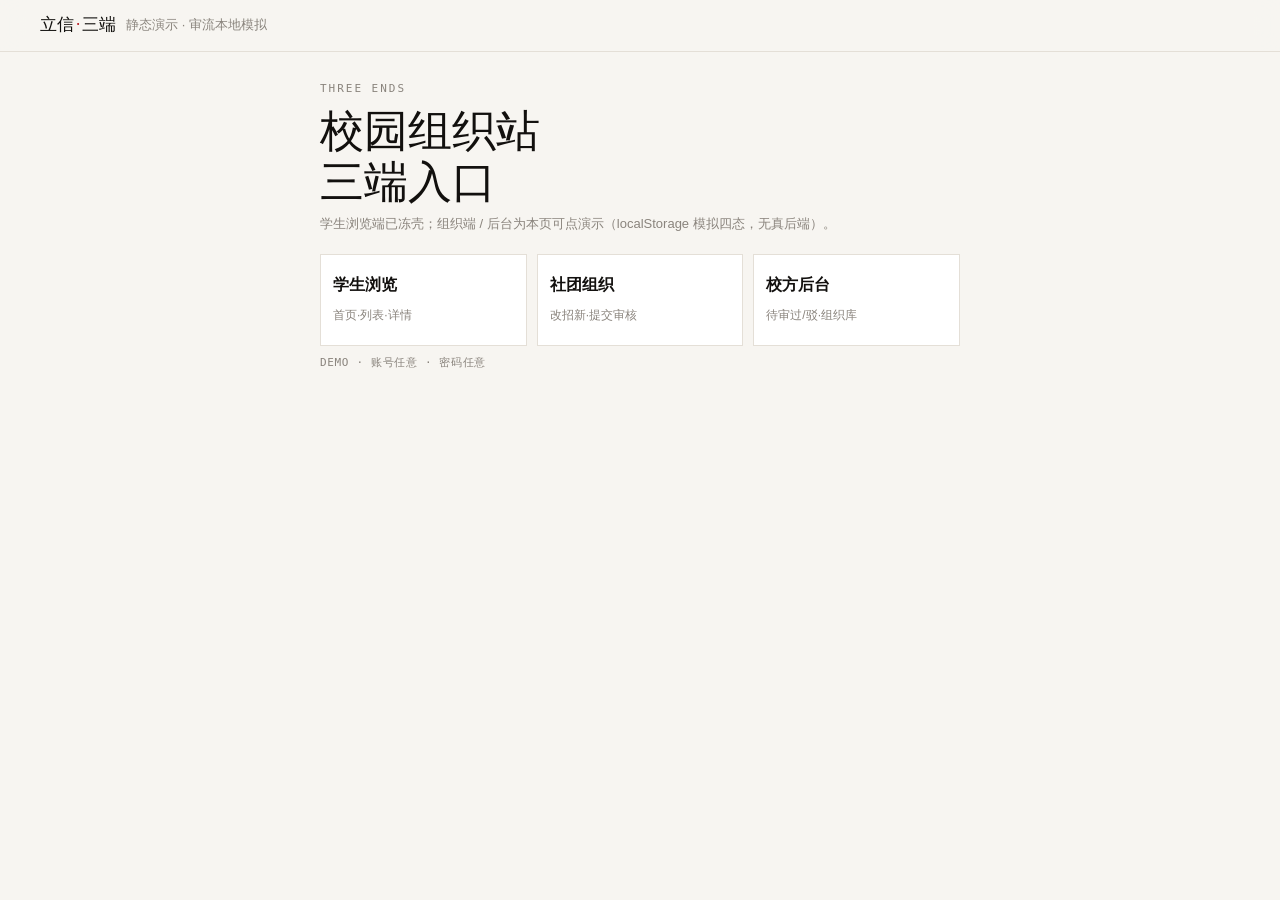
==== triad.html @ 288ee628 "feat: 三端可点演示 — triad 入口 + 组织端 + 后台（localStorage 审流） 浏览端壳不动；组织端改招新/活动/扫码并提交；后台待审过驳与组织库上架。 演示账号密码任意。" ====
<!DOCTYPE html>
<html lang="zh-CN">
<head>
<meta charset="utf-8"><meta name="viewport" content="width=device-width,initial-scale=1">
<title>立信校园组织 · 三端入口</title>
<link rel="stylesheet" href="org/style.css">
</head>
<body>
<div class="top"><a class="brand" href="triad.html">立信<em>·</em>三端</a><span class="crumb">静态演示 · 审流本地模拟</span></div>
<main>
  <div class="kicker">THREE ENDS</div>
  <h1 style="font-size:clamp(28px,7vw,44px);line-height:1.15;margin-top:10px">校园组织站<br>三端入口</h1>
  <p class="sub">学生浏览端已冻壳；组织端 / 后台为本页可点演示（localStorage 模拟四态，无真后端）。</p>
  <div class="nav3">
    <a href="./"><b>学生浏览</b><span>首页·列表·详情</span></a>
    <a href="org/"><b>社团组织</b><span>改招新·提交审核</span></a>
    <a href="admin/"><b>校方后台</b><span>待审过/驳·组织库</span></a>
  </div>
  <p class="demo">DEMO · 账号任意 · 密码任意</p>
</main>
</body>
</html>
---- org/style.css ----
/* 三端共用视觉令牌 · 对齐浏览端 */
:root{
  --paper:#F7F5F1;--card:#fff;--ink:#12100E;--ink-2:#4A4642;--ink-3:#8A847D;
  --line:#E4DFD7;--line-2:#EFEBE4;--red:#B5121B;
  --serif:"Noto Serif SC","Songti SC","Source Han Serif SC",Georgia,serif;
  --sans:-apple-system,BlinkMacSystemFont,"PingFang SC","Helvetica Neue",sans-serif;
  --mono:ui-monospace,Menlo,monospace;--pad:20px;--ease:cubic-bezier(.22,1,.36,1);
}
*{box-sizing:border-box}html,body{margin:0;background:var(--paper);color:var(--ink);font-family:var(--sans);line-height:1.55;-webkit-font-smoothing:antialiased}
a{color:inherit;text-decoration:none}button,input,textarea,select{font:inherit}
h1,h2,h3{font-family:var(--serif);font-weight:500;margin:0}
.top{position:sticky;top:0;z-index:10;height:52px;display:flex;align-items:center;gap:10px;padding:0 var(--pad);background:rgba(247,245,241,.9);backdrop-filter:blur(12px);border-bottom:1px solid var(--line)}
.brand{font-family:var(--serif);font-size:17px}.brand em{font-style:normal;color:var(--red);margin:0 2px}
.crumb{font-size:13px;color:var(--ink-3);flex:1;overflow:hidden;text-overflow:ellipsis;white-space:nowrap}
main{max-width:560px;margin:0 auto;padding:20px var(--pad) 100px}
@media(min-width:1024px){main{max-width:720px;padding-top:28px}:root{--pad:40px}.admin-wide{max-width:960px!important}}
.kicker{font-family:var(--mono);font-size:11px;letter-spacing:.18em;color:var(--ink-3);margin-bottom:8px}
.sub{font-size:13px;color:var(--ink-3);margin:6px 0 0}
.card{background:var(--card);border:1px solid var(--line);padding:14px;margin:12px 0}
.field{display:block;margin:14px 0}.field span{display:block;font-size:12px;color:var(--ink-3);margin-bottom:6px}
.field input,.field textarea,.field select{width:100%;padding:11px 12px;border:1px solid var(--line);background:#fff;border-radius:0;outline:0}
.field textarea{min-height:88px;resize:vertical}
.field input:focus,.field textarea:focus,.field select:focus{border-color:var(--ink)}
.row{display:flex;gap:10px}.row>*{flex:1}
.btn{display:block;width:100%;text-align:center;background:var(--red);color:#fff;border:0;padding:13px;letter-spacing:.04em;cursor:pointer}
.btn.ghost{background:transparent;color:var(--ink-2);border:1px solid var(--line);margin-top:10px}
.btn:disabled{opacity:.45;cursor:not-allowed}
.chip{display:inline-block;font-size:11px;padding:3px 9px;border:1px solid var(--line);border-radius:999px;color:var(--ink-3)}
.chip.draft{}.chip.pending{border-color:#C45B8A;color:#C45B8A}
.chip.live{border-color:#14B8A6;color:#14B8A6}.chip.reject{border-color:var(--red);color:var(--red)}
.list a,.list button.item{display:block;width:100%;text-align:left;padding:14px 0;border:0;border-bottom:1px solid var(--line-2);background:none;cursor:pointer;color:var(--ink)}
.list .meta{font-size:12px;color:var(--ink-3);margin-top:4px}
.abar{position:fixed;left:0;right:0;bottom:0;padding:12px var(--pad) calc(12px + env(safe-area-inset-bottom));background:rgba(247,245,241,.94);border-top:1px solid var(--line);backdrop-filter:blur(10px)}
.abar .inner{max-width:560px;margin:0 auto}
.note{font-size:12.5px;color:var(--ink-3);padding:10px 0}
.warn{border-left:2px solid var(--red);padding-left:10px;color:var(--ink-2);font-size:13px;margin:12px 0}
.nav3{display:grid;grid-template-columns:1fr 1fr 1fr;gap:10px;margin-top:20px}
.nav3 a{border:1px solid var(--line);padding:18px 12px;background:#fff}
.nav3 b{display:block;font-family:var(--serif);font-size:16px;margin-bottom:4px}
.nav3 span{font-size:12px;color:var(--ink-3)}
.demo{font-family:var(--mono);font-size:11px;color:var(--ink-3);letter-spacing:.06em;margin-top:8px}
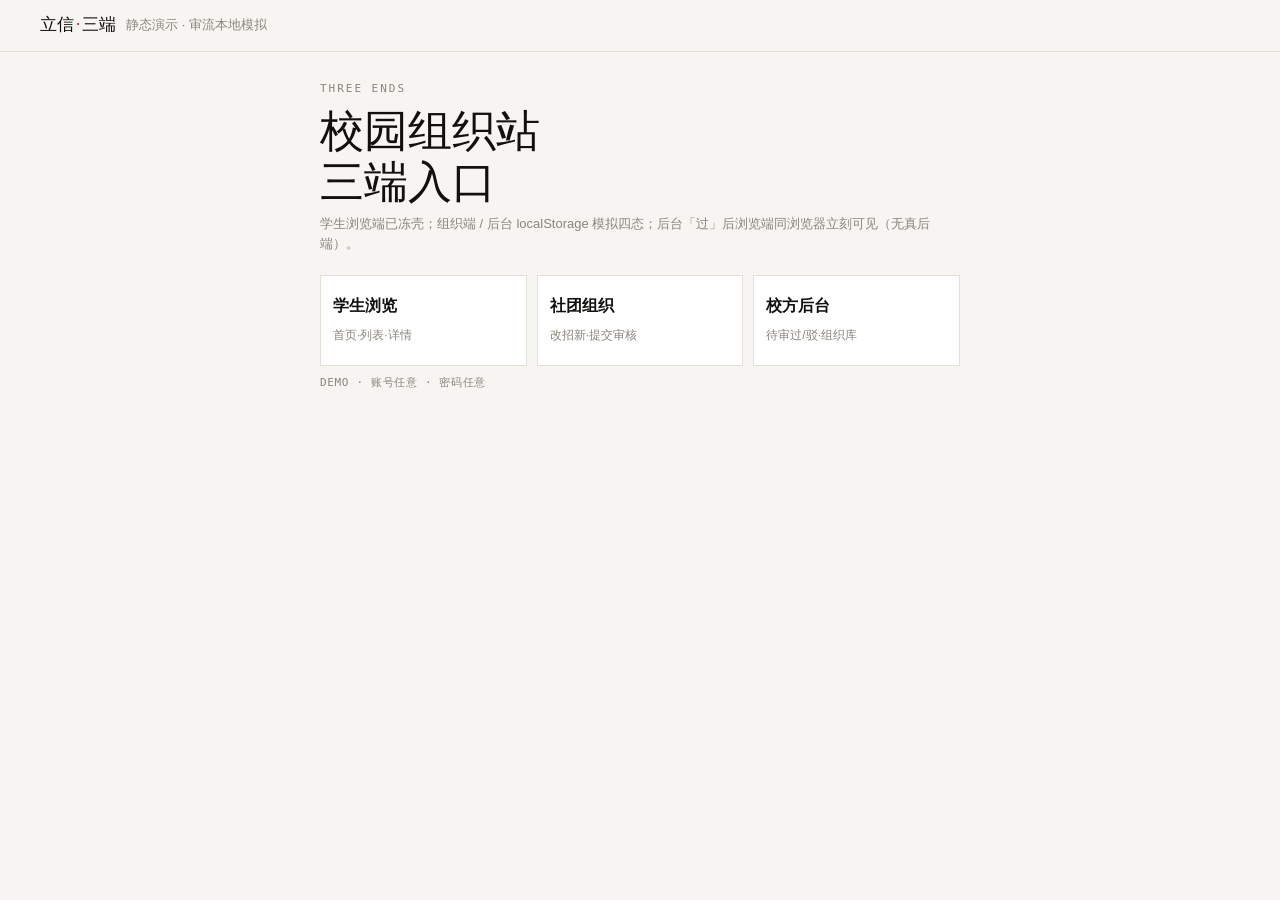
==== commit 7e221043: "feat(demo): 后台过审桥接浏览端 + 运营文案四修 后台「过」写入 lixin_browse_live_v1，浏览端合并 overlay；驳回移除。 统一「已过」；报名链接/主码文案；组织库" ====
--- a/triad.html
+++ b/triad.html
@@ -10,7 +10,7 @@
 <main>
   <div class="kicker">THREE ENDS</div>
   <h1 style="font-size:clamp(28px,7vw,44px);line-height:1.15;margin-top:10px">校园组织站<br>三端入口</h1>
-  <p class="sub">学生浏览端已冻壳；组织端 / 后台为本页可点演示（localStorage 模拟四态，无真后端）。</p>
+  <p class="sub">学生浏览端已冻壳；组织端 / 后台 localStorage 模拟四态；后台「过」后浏览端同浏览器立刻可见（无真后端）。</p>
   <div class="nav3">
     <a href="./"><b>学生浏览</b><span>首页·列表·详情</span></a>
     <a href="org/"><b>社团组织</b><span>改招新·提交审核</span></a>
